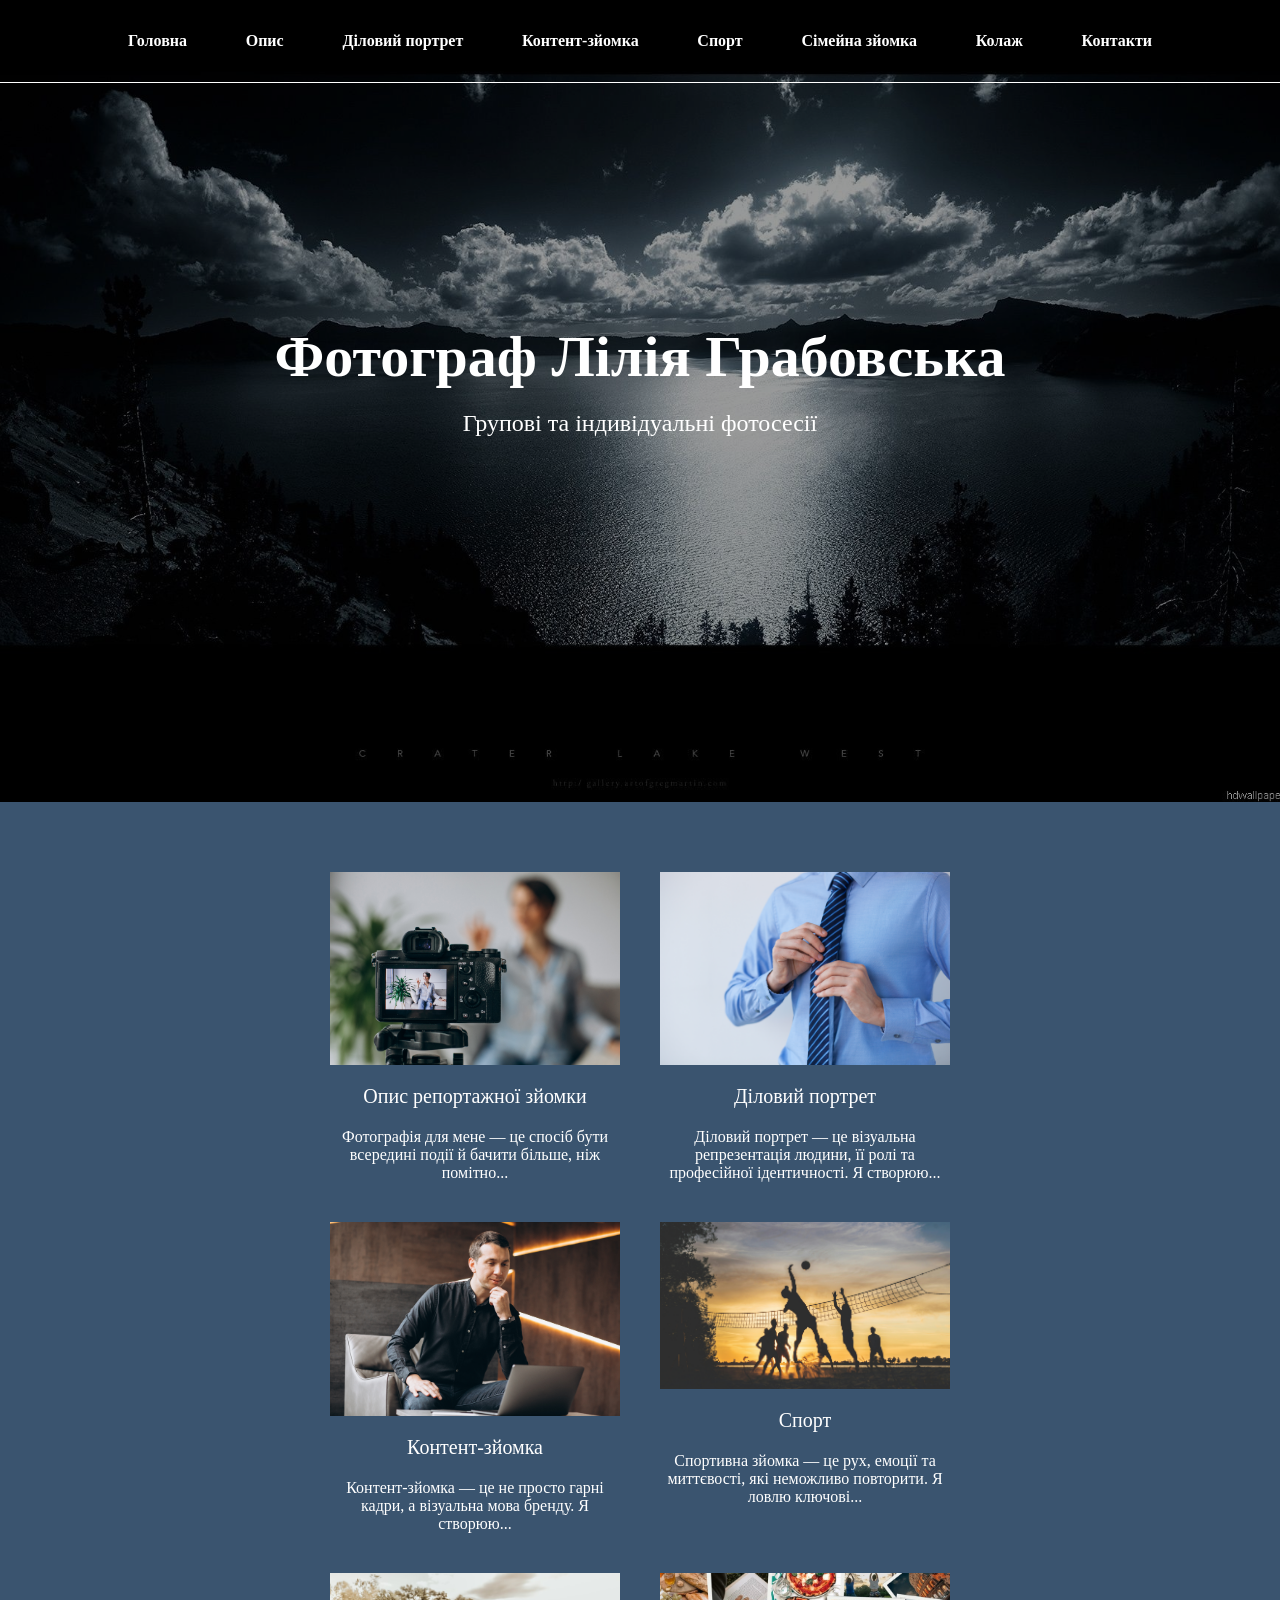
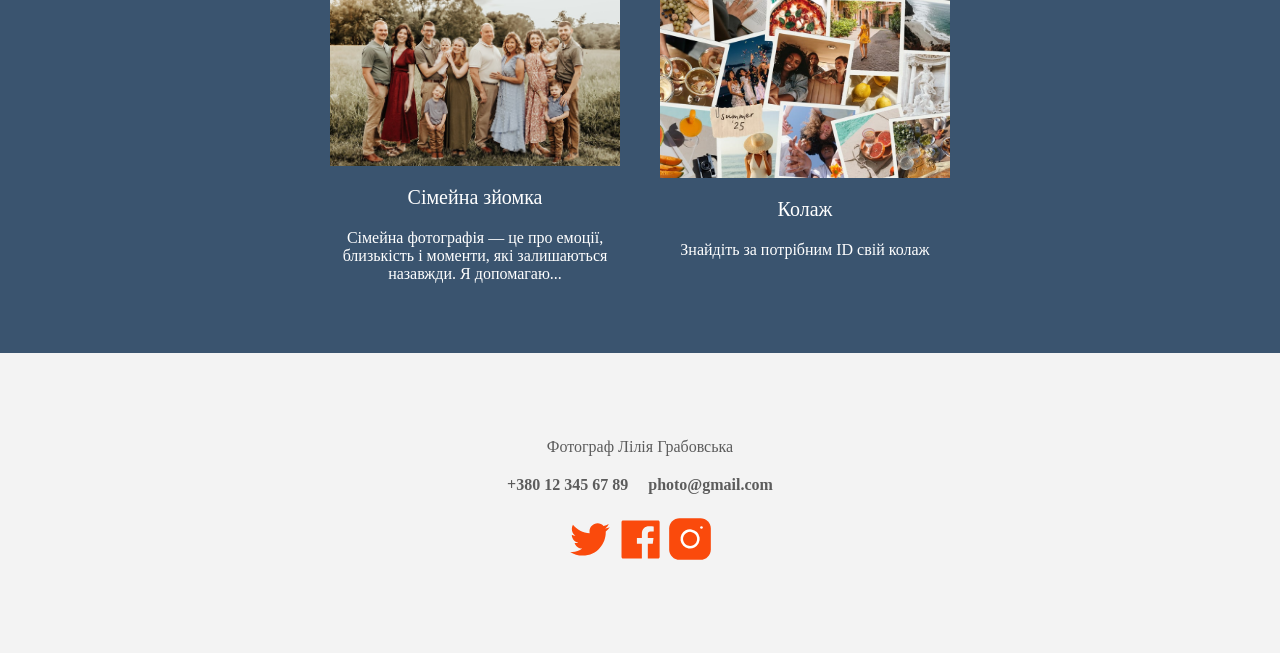
==== index.html @ f73eaccf "Update index.html" ====
<!DOCTYPE html>
<html lang="ua">
<head>
    <meta charset="UTF-8">
    <link rel="stylesheet" href="style/style.css">
    <title>Фотосесії</title>
</head>
<body class="bad-script-regular">
<header>
    <nav id="navbar" class="navbar">
        <div id="links" class="links">
            <a href="index.html">Головна</a>
            <a href="description.html">Опис</a>
            <a href="portrait.html">Діловий портрет</a>
            <a href="content.html">Контент-зйомка</a>
            <a href="sport.html">Спорт</a>
            <a href="family.html">Сімейна зйомка</a>
            <a href="collage.html">Колаж</a>
            <a href="#Footer">Контакти</a>
        </div>
        <hr class="line">
    </nav>
    <article class="header">
        <h1>Фотограф Лілія Грабовська</h1>
        <h3>Групові та індивідуальні фотосесії</h3>
    </article>
    </div>
</header>
<main>
    <div class="list">
        <a href="description.html">
            <article class="content">
                <img src="img/article1.jpg">
                <h4>Опис репортажної зйомки</h4>
                <p>Фотографія для мене — це спосіб бути всередині події й бачити більше, ніж помітно...</p>
            </article>
        </a>
        <a href="portrait.html">
            <article class="content">
                <img src="img/article2.jpg">
                <h4>Діловий портрет</h4>
                <p>Діловий портрет — це візуальна репрезентація людини, її ролі та професійної ідентичності. Я створюю...</p>
            </article>
        </a>
        <a href="content.html">
            <article class="content">
                <img src="img/article3.jpg">
                <h4>Контент-зйомка</h4>
                <p>Контент-зйомка — це не просто гарні кадри, а візуальна мова бренду. Я створюю...</p>
            </article>
        </a>
        <a href="sport.html">
            <article class="content">
                <img src="img/article4.jpg">
                <h4>Спорт</h4>
                <p>Спортивна зйомка — це рух, емоції та миттєвості, які неможливо повторити. Я ловлю ключові...</p>
            </article>
        </a>
        <a href="family.html">
            <article class="content">
                <img src="img/article5.jpg">
                <h4>Сімейна зйомка</h4>
                <p>Сімейна фотографія — це про емоції, близькість і моменти, які залишаються назавжди. Я допомагаю...</p>
            </article>
        </a>
        <a href="collage.html">
            <article class="content">
                <img src="img/article6.jpg">
                <h4>Колаж</h4>
                <p>Знайдіть за потрібним ID свій колаж</p>
            </article>
        </a>
    </div>
</main>
<footer>
    <div class="footer" id="Footer">
        <p>Фотограф Лілія Грабовська</p>
        <p class="contacts">+380 12 345 67 89     photo@gmail.com</p>
        <div class="social">
            <a href="#"><img src="img/twitter.svg"></a>
            <a href="#"><img src="img/facebook.svg"></a>
            <a href="#"><img src="img/instagram.svg"></a>
        </div>
    </div>
</footer>
<script>
    const images = [
        'url(img/image1.jpg)',
        'url(img/image2.jpg)',
        'url(img/image3.jpg)'
    ];
    let index = 0;
    const element = document.querySelector('header');
    function changeBackground() {
        element.style.backgroundImage = images[index];
        index = (index + 1) % images.length;
    }
    setInterval(changeBackground, 3000);
    changeBackground();
    window.addEventListener('scroll', function() {
        const header = document.getElementById('navbar');
        const links = document.getElementById('links');
        if (window.scrollY > 300) {
            header.classList.add('scrolled');
            links.classList.add('scrolled-links');
        } else {
            header.classList.remove('scrolled');
            header.classList.remove('scrolled-links');
        }
    });
</script>
</body>
</html>
---- style/style.css ----
.bad-script-regular {
    font-family: "Bad Script", cursive;
    font-weight: 400;
    font-style: normal;
}
*{
    margin: 0;
    padding: 0;
    text-decoration: none;
    list-style: none;
    scroll-behavior: smooth;
    font-weight: normal;
}
button{
    background-color: #f3f3f3;
    border: none;
    cursor: pointer;
}
@media (max-width: 770px) {
    #links {
        display: none;
        color: #000000;
        text-align: left;
        width: 320px;
        height: 100%;
        font-size: 24px;
        padding: 0;
        background-color: #f3f3f3;
        position: fixed;
        z-index: 2;
    }
    #links button{
        margin: 14px 20px 20px 20px;
    }
    #links a{
        margin: 20px;
        color: #000000;
    }
    #line{
        display: none;
    }
    #navbutton {
        display: inline;
    }
    .scrolled #links a{
        color: #000000;
    }
}
header {
    display: flex;
    flex-direction: column;
    align-items: center;
    width: 100%;
    background-size: cover;
    background-position: center;
    transition: background-image 0.5s ease-in-out;
}
header::before{
    height: 100%;
    content: "";
    position: absolute;
    top: 0;
    left: 0;
    right: 0;
    bottom: 0;
    background: rgba(0, 0, 0, 0.4);
    z-index: 0;
}
.navbutton{
    display: none;
    width: 84px;
    height: 84px;
    position: fixed;
    z-index: 2;
    text-align: center;
    font-size: 80px;
}
.navbar {
    width: 100%;
    position: -webkit-sticky;
    position: sticky;
    top: 0;
    background-color: transparent;
    transition: background-color 0.3s ease;
    display: flex;
    flex-direction: column;
    align-items: center;
    z-index: 2;
}
.navbar.scrolled {
    background-color: #f3f3f3;
}
.links{
    width: 80%;
    padding: 27px 50px 27px 50px;
    display: flex;
    column-gap: 20px;
    justify-content: space-between;
    flex-direction: row;
    align-items: center;
    text-align: center;
    -webkit-transition: width 2s;
}
.cross{
    display: none;
    font-size: 38px;
    font-weight: 1000;
}
.scrolled .links a{
    color: #000000;
}
.links a{
    color: #ffffff;
    font-weight: 600;
    line-height: 28px;
    transition: 3s;
}
.links a:hover{
    color: #e2dcdc;
}
.header{
    height: 500px;
    display: flex;
    justify-content: center;
    flex-direction: column;
    text-align: center;
    padding: 73px 217px 146px 217px;
    color: #ffffff;
    position: relative;
    z-index: 1;
}
h1 {
    font-size: 58px;
    font-weight: 700;
    line-height: 80px;
    margin-bottom: 7px;
}
.header h3{
    font-weight: 500;
    font-size: 24px;
    line-height: 38px;
    margin-bottom: 54px;
}
hr {
    display: block;
    width: 100%;
    border: none;
    border-bottom: solid 1px #ffffff;
    margin-top: 0px;
    top: -10px;
}
.scrolled hr{
    border-bottom: solid 1px #000000;
}
.info{
    display: flex;
    justify-content: center;

}
.img{
    max-width: 800px;
    min-width: 350px;
    margin: 50px;
    border-radius: 50px;
}
main{
    padding: 50px 0 50px 0;
    background: #3a546f;
    color: #ffffff;
    display: flex;
    flex-direction: row;
    justify-content: center;
    position: relative;
    z-index: 1;
}
.list{
    width: 70%;
    display: flex;
    flex-direction: row;
    flex-wrap: wrap;
    justify-content: center;
}
.list a{
    color: #ffffff;
    transition: background-color 0.3s ease;
    display: flex;
    flex-direction: column;
    align-items: center;
    padding: 20px;
}
.list h4{
    font-size: 20px;
}
.list a:hover{
    color: #000000;
    background: #f3f3f3;
}
.content{
    width: 290px;
    text-align: center;
    display: flex;
    flex-direction: column;
    align-items: center;
    gap: 20px;
}
.content img{
    width: 100%;
}
.info{
    display: flex;
    align-items: center;
    padding: 0 150px 0 150px;
    text-align: justify;
    flex-wrap: wrap;
    position: relative;
    z-index: 1;
    background: #f3f3f3;
}
.info h3{
    align-items: center;
    font-weight: bold;
    font-size: 24px;
    color: #FA4A0C;
    line-height: 36px;
    margin-bottom: 7px;
}
.info h2{
    font-weight: bold;
    font-size: 40px;
    color: #252B42;
    line-height: 57px;
    margin-bottom: 25px;
}
.info section{
    width: 568px;
}
.collage{
    position: relative;
    z-index: 1;
    background: #f3f3f3;
}
input{
    margin: 50px 0 0 150px;
    font-size: 20px;
}
#content{
    display: flex;
    flex-direction: column;
    align-items: center;
}
#content img{
    width: 50%;
    height: auto;
    border-radius: 0;
}
#error {
    margin: 10px 0 0 150px;
}
footer{
    height: 300px;
    display: flex;
    justify-content: center;
    flex-direction: column;
    color: #5C5C5C;
    font-weight: bold;
    font-size: 12px;
    text-align: center;
    position: relative;
    z-index: 1;
    background: #f3f3f3;
}
.footer{
    display: flex;
    flex-direction: column;
    justify-content: space-between;
    align-items: center;
    gap: 20px;
    margin: 0 150px 0 150px;
    font-size: 16px;
}
footer img{
    width: 50px;
    height: 50px;;
}
.contacts{
    font-weight: bold;
    white-space: pre-wrap;
}
.social{
    display: flex;
    flex-direction: row;
    justify-content: space-between;
    align-items: center;
}
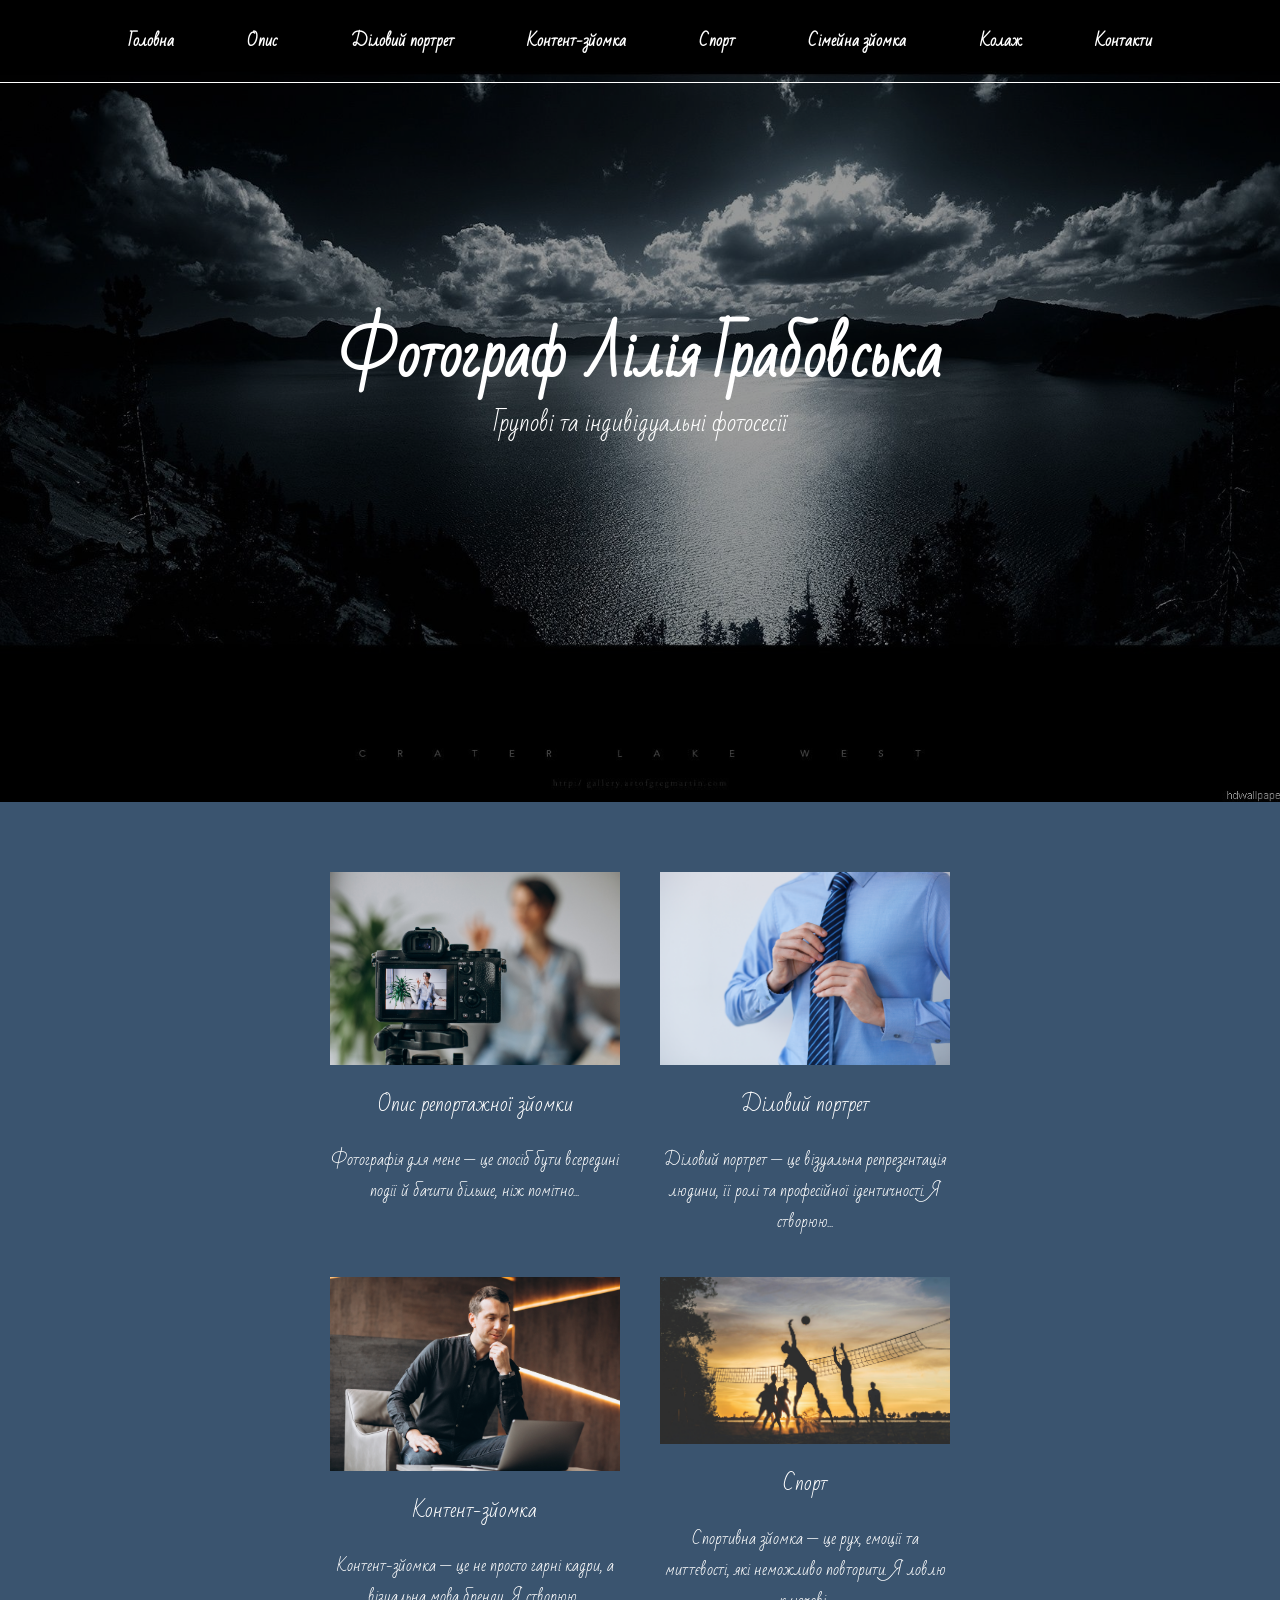
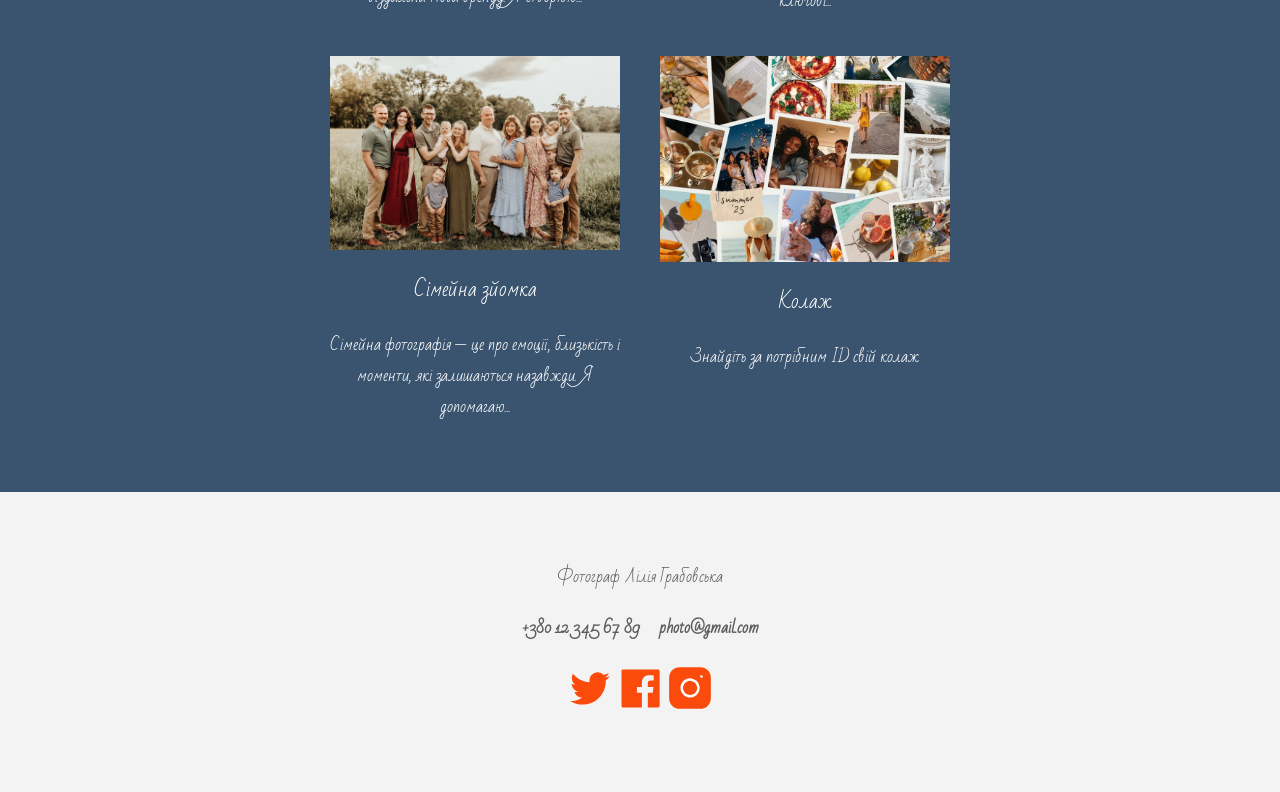
==== commit 13bb29d8: "Update index.html" ====
--- a/index.html
+++ b/index.html
@@ -2,13 +2,19 @@
 <html lang="ua">
 <head>
     <meta charset="UTF-8">
+    <meta name="viewport" content="width=device-width, initial-scale=1.0">
+    <link rel="preconnect" href="https://fonts.googleapis.com">
+    <link rel="preconnect" href="https://fonts.gstatic.com" crossorigin>
+    <link href="https://fonts.googleapis.com/css2?family=Bad+Script&family=Montserrat:ital,wght@0,100..900;1,100..900&display=swap" rel="stylesheet">
     <link rel="stylesheet" href="style/style.css">
     <title>Фотосесії</title>
 </head>
 <body class="bad-script-regular">
+<button id="navbutton" class="navbutton">≡</button>
 <header>
     <nav id="navbar" class="navbar">
         <div id="links" class="links">
+            <button id="cross" class="cross">╳</button>
             <a href="index.html">Головна</a>
             <a href="description.html">Опис</a>
             <a href="portrait.html">Діловий портрет</a>
@@ -21,13 +27,13 @@
         <hr class="line">
     </nav>
     <article class="header">
-        <h1>Фотограф Лілія Грабовська</h1>
-        <h3>Групові та індивідуальні фотосесії</h3>
+        <h1 id="h1">Фотограф Лілія Грабовська</h1>
+        <h3 id="h3">Групові та індивідуальні фотосесії</h3>
     </article>
     </div>
 </header>
 <main>
-    <div class="list">
+    <div id="list" class="list">
         <a href="description.html">
             <article class="content">
                 <img src="img/article1.jpg">
@@ -84,6 +90,30 @@
     </div>
 </footer>
 <script>
+    const navopen = document.getElementById('navbutton');
+    const navclose = document.getElementById('cross');
+    const nav = document.getElementById('navbar');
+    const links = document.getElementById('links');
+    const cross = document.getElementById('cross');
+    navopen.addEventListener('click', function() {
+        nav.style.alignItems = 'start';
+        links.style.display = 'flex';
+        cross.style.display = 'inline';
+        links.style.flexDirection = 'column';
+        links.style.justifyContent = 'start';
+        links.style.alignItems = 'start';
+        links.style.gap = '10px';
+
+    });
+    navclose.addEventListener('click', function() {
+        nav.style.alignItems = 'center';
+        links.style.display = 'none';
+        cross.style.display = 'none';
+        links.style.flexDirection = 'row';
+        links.style.justifyContent = 'space-between';
+        links.style.alignItems = 'center';
+        links.style.gap = '0';
+    });
     const images = [
         'url(img/image1.jpg)',
         'url(img/image2.jpg)',
--- a/style/style.css
+++ b/style/style.css
@@ -10,20 +10,22 @@
     list-style: none;
     scroll-behavior: smooth;
     font-weight: normal;
+    margin: 0;
 }
 button{
     background-color: #f3f3f3;
     border: none;
     cursor: pointer;
-}
-@media (max-width: 770px) {
+    padding: 0;
+}
+@media (max-width: 1024px) {
     #links {
         display: none;
         color: #000000;
         text-align: left;
-        width: 320px;
+        width: 400px;
         height: 100%;
-        font-size: 24px;
+        font-size: 40px;
         padding: 0;
         background-color: #f3f3f3;
         position: fixed;
@@ -44,6 +46,21 @@
     }
     .scrolled #links a{
         color: #000000;
+    }
+    #list{
+        width: 90%;
+    }
+    #h1{
+        font-size: 92px;
+    }
+    #h3{
+        font-size: 52px;
+    }
+    #list h4 {
+        font-size: 40px;
+    }
+    #list p {
+        font-size: 32px;
     }
 }
 header {
@@ -68,12 +85,13 @@
 }
 .navbutton{
     display: none;
-    width: 84px;
-    height: 84px;
+    width: 184px;
+    height: 184px;
     position: fixed;
     z-index: 2;
     text-align: center;
-    font-size: 80px;
+    font-size: 160px;
+    margin-top: -15px;
 }
 .navbar {
     width: 100%;
@@ -103,7 +121,7 @@
 }
 .cross{
     display: none;
-    font-size: 38px;
+    font-size: 104px;
     font-weight: 1000;
 }
 .scrolled .links a{
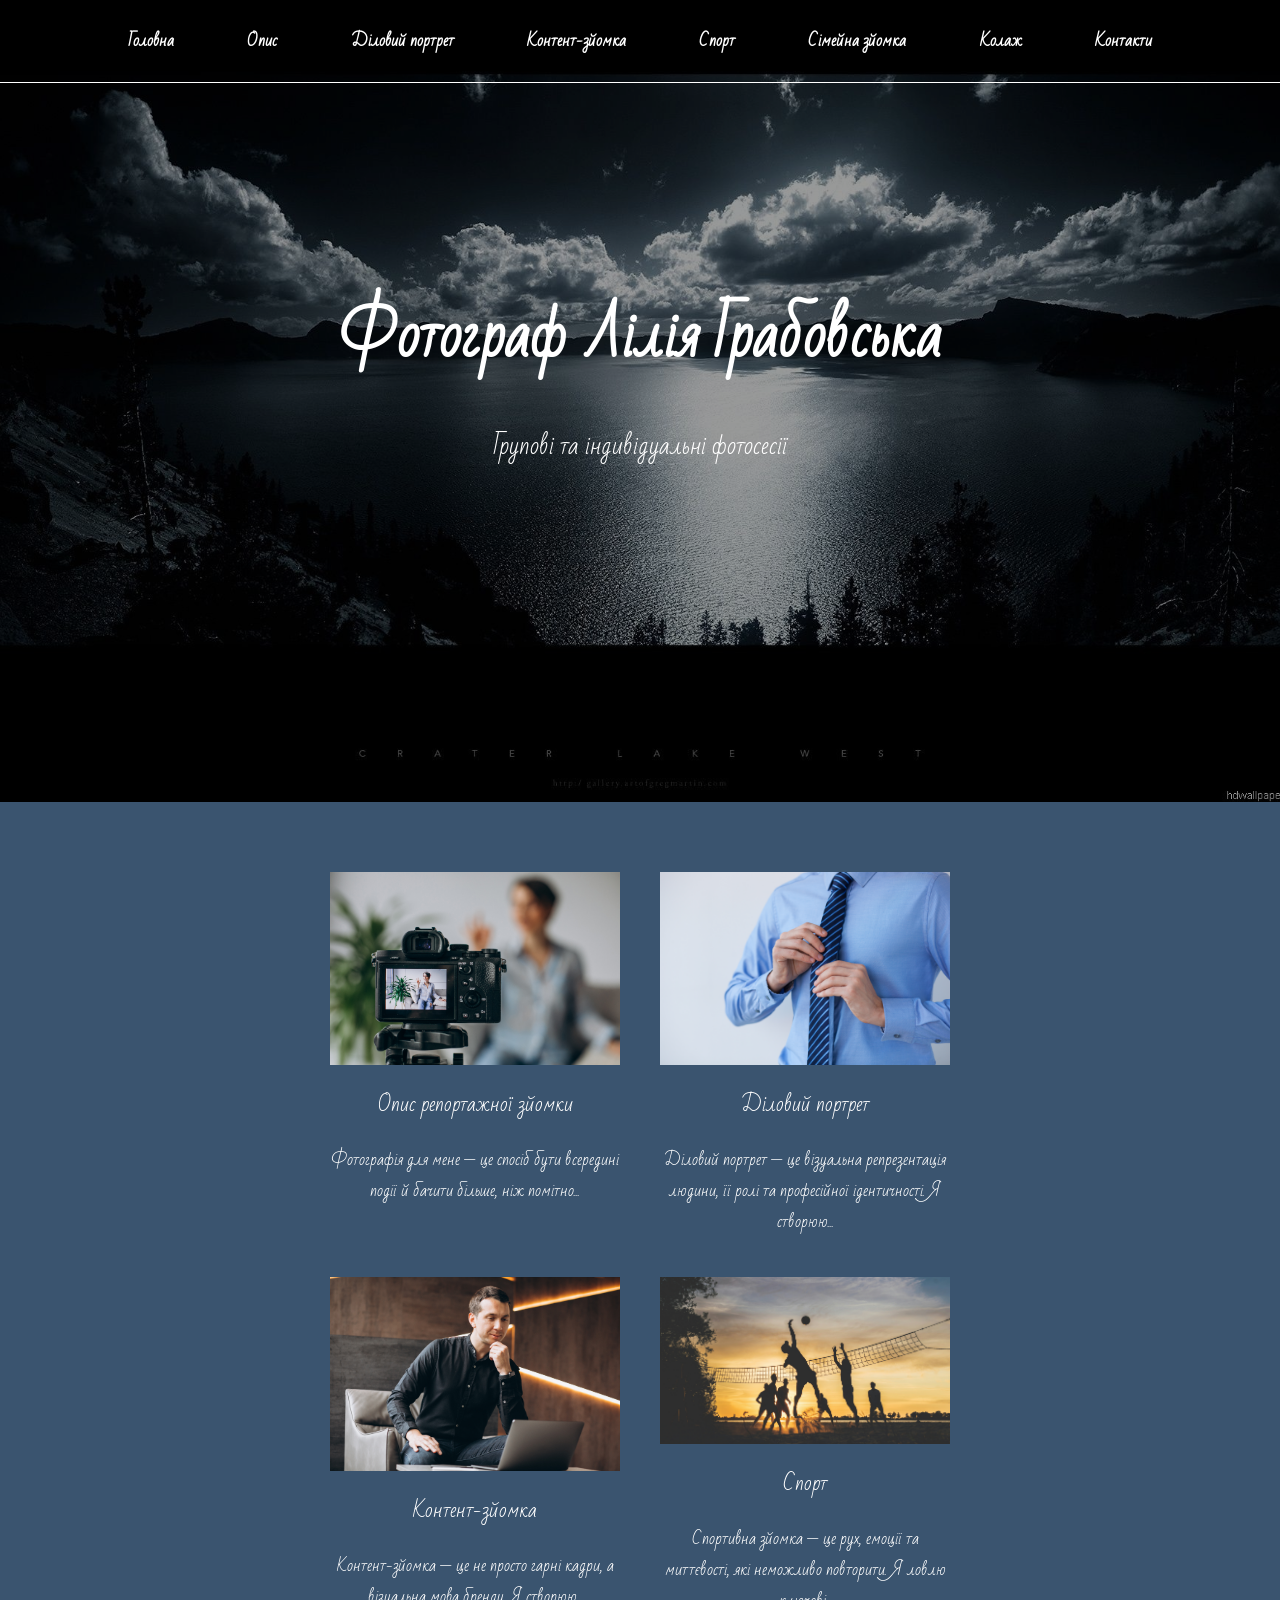
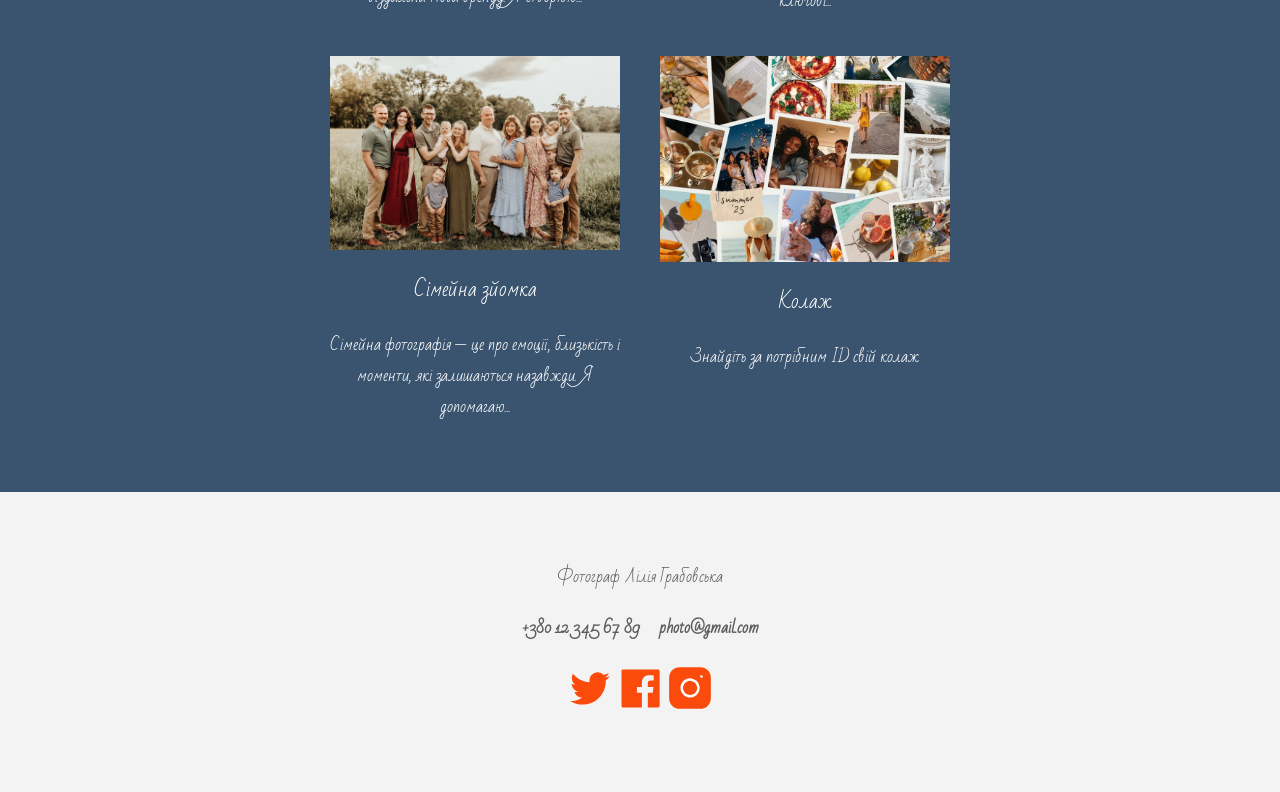
==== commit 98dfecca: "Update index.html" ====
--- a/index.html
+++ b/index.html
@@ -2,7 +2,6 @@
 <html lang="ua">
 <head>
     <meta charset="UTF-8">
-    <meta name="viewport" content="width=device-width, initial-scale=1.0">
     <link rel="preconnect" href="https://fonts.googleapis.com">
     <link rel="preconnect" href="https://fonts.gstatic.com" crossorigin>
     <link href="https://fonts.googleapis.com/css2?family=Bad+Script&family=Montserrat:ital,wght@0,100..900;1,100..900&display=swap" rel="stylesheet">
@@ -11,7 +10,7 @@
 </head>
 <body class="bad-script-regular">
 <button id="navbutton" class="navbutton">≡</button>
-<header>
+<header id="header">
     <nav id="navbar" class="navbar">
         <div id="links" class="links">
             <button id="cross" class="cross">╳</button>
@@ -78,10 +77,10 @@
         </a>
     </div>
 </main>
-<footer>
+<footer id="footer">
     <div class="footer" id="Footer">
         <p>Фотограф Лілія Грабовська</p>
-        <p class="contacts">+380 12 345 67 89     photo@gmail.com</p>
+        <p class="contacts" id="contacts">+380 12 345 67 89     photo@gmail.com</p>
         <div class="social">
             <a href="#"><img src="img/twitter.svg"></a>
             <a href="#"><img src="img/facebook.svg"></a>
--- a/style/style.css
+++ b/style/style.css
@@ -19,6 +19,9 @@
     padding: 0;
 }
 @media (max-width: 1024px) {
+    #hrader{
+        height: 800px;
+    }
     #links {
         display: none;
         color: #000000;
@@ -32,10 +35,10 @@
         z-index: 2;
     }
     #links button{
-        margin: 14px 20px 20px 20px;
+        margin: 14px 30px 30px 30px;
     }
     #links a{
-        margin: 20px;
+        margin: 30px;
         color: #000000;
     }
     #line{
@@ -61,6 +64,16 @@
     }
     #list p {
         font-size: 32px;
+    }
+    #footer{
+        gap: 60px;
+    }
+    #footer img{
+        width: 200px;
+        height: 200px;;
+    }
+    #contacts{
+        font-size: 48px;
     }
 }
 header {
@@ -91,7 +104,7 @@
     z-index: 2;
     text-align: center;
     font-size: 160px;
-    margin-top: -15px;
+    margin-top: -80px;
 }
 .navbar {
     width: 100%;
@@ -152,12 +165,14 @@
     font-weight: 700;
     line-height: 80px;
     margin-bottom: 7px;
+    line-height: 1.5;
 }
 .header h3{
     font-weight: 500;
     font-size: 24px;
     line-height: 38px;
     margin-bottom: 54px;
+    margin-top: 40px;
 }
 hr {
     display: block;
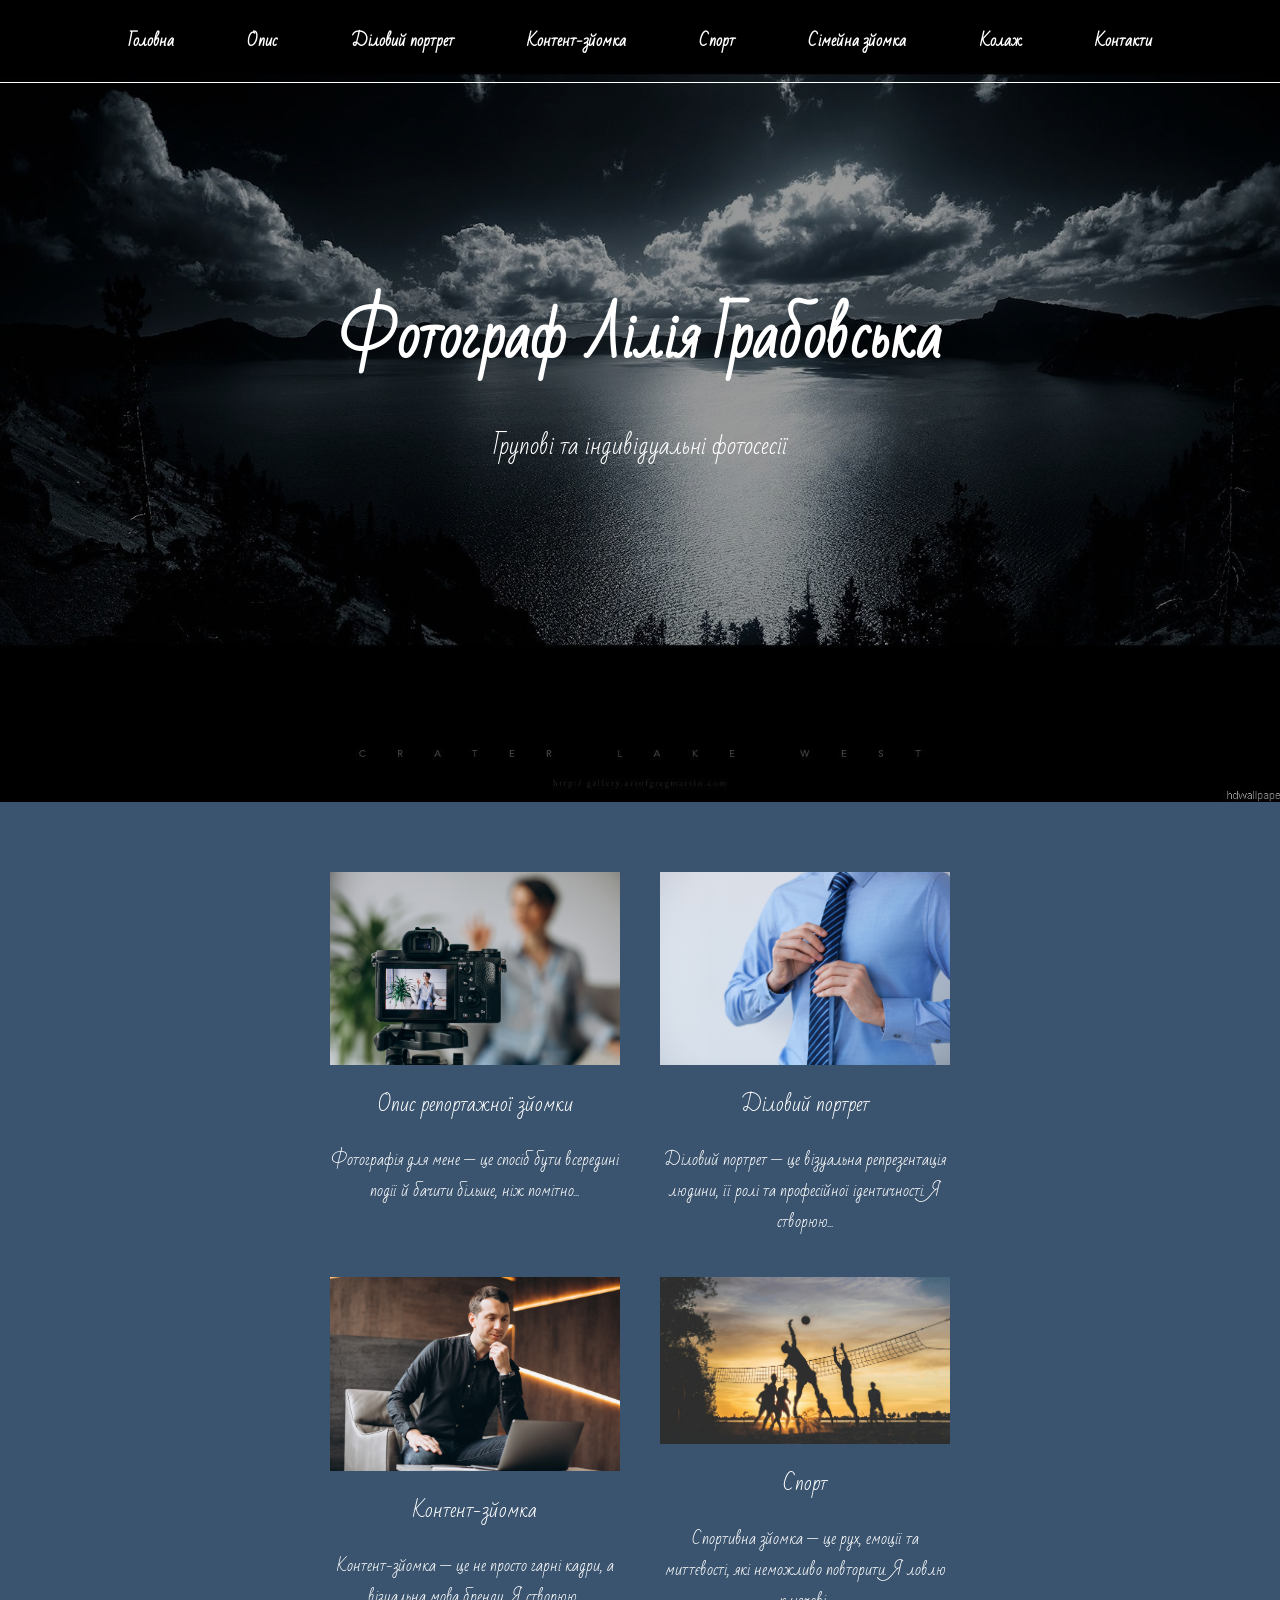
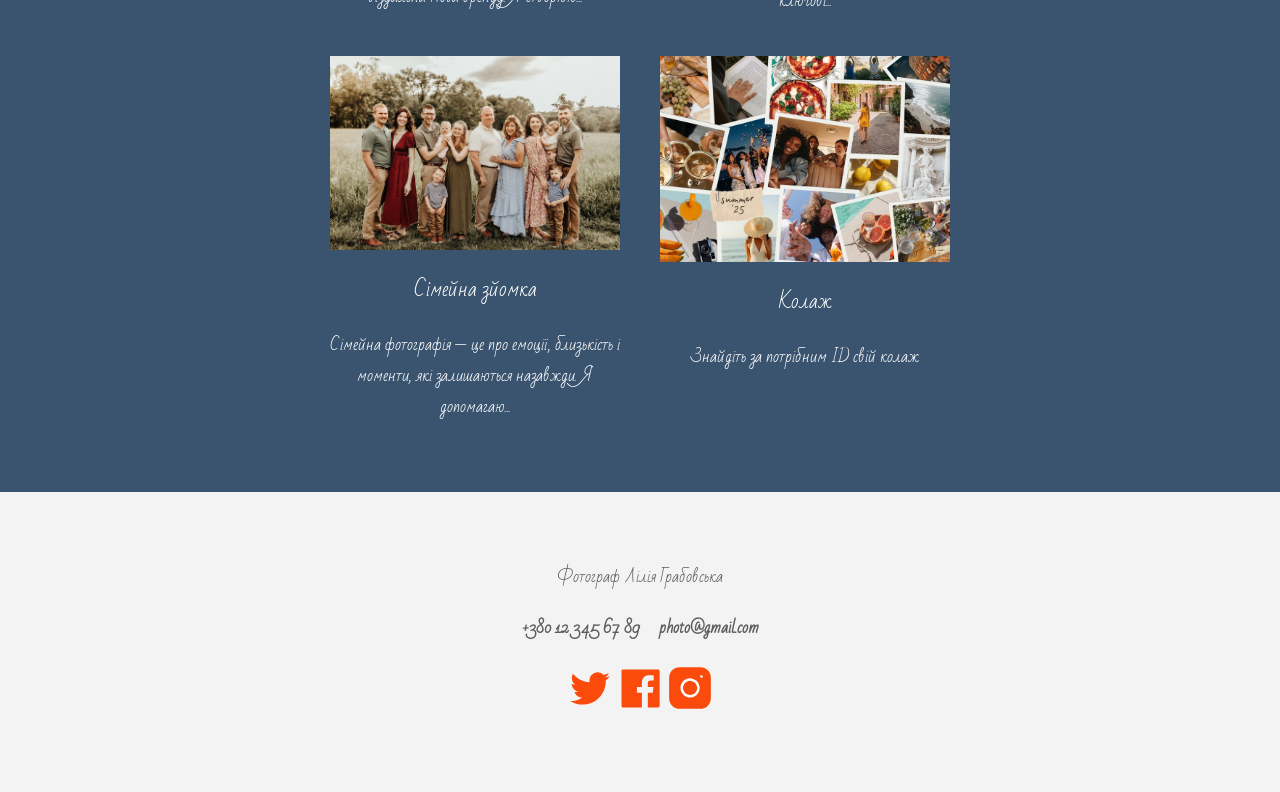
==== commit ca7a4788: "Update index.html" ====
--- a/index.html
+++ b/index.html
@@ -101,8 +101,7 @@
         links.style.flexDirection = 'column';
         links.style.justifyContent = 'start';
         links.style.alignItems = 'start';
-        links.style.gap = '10px';
-
+        links.style.gap = '20px';
     });
     navclose.addEventListener('click', function() {
         nav.style.alignItems = 'center';
--- a/style/style.css
+++ b/style/style.css
@@ -2,6 +2,9 @@
     font-family: "Bad Script", cursive;
     font-weight: 400;
     font-style: normal;
+}
+body{
+    background: #f3f3f3;
 }
 *{
     margin: 0;
@@ -19,8 +22,8 @@
     padding: 0;
 }
 @media (max-width: 1024px) {
-    #hrader{
-        height: 800px;
+    #header{
+        padding-top: 150px;
     }
     #links {
         display: none;
@@ -28,7 +31,7 @@
         text-align: left;
         width: 400px;
         height: 100%;
-        font-size: 40px;
+        font-size: 44px;
         padding: 0;
         background-color: #f3f3f3;
         position: fixed;
@@ -67,14 +70,15 @@
     }
     #footer{
         gap: 60px;
+        padding-top: 100px;
     }
     #footer img{
-        width: 200px;
-        height: 200px;;
-    }
-    #contacts{
-        font-size: 48px;
-    }
+        width: 120px;
+        height: 120px;;
+    }
+    #Footer{
+        font-size: 32px;
+    }    
 }
 header {
     display: flex;
@@ -104,7 +108,7 @@
     z-index: 2;
     text-align: center;
     font-size: 160px;
-    margin-top: -80px;
+    margin-top: -68px;
 }
 .navbar {
     width: 100%;
@@ -134,7 +138,7 @@
 }
 .cross{
     display: none;
-    font-size: 104px;
+    font-size: 92px;
     font-weight: 1000;
 }
 .scrolled .links a{
@@ -173,6 +177,7 @@
     line-height: 38px;
     margin-bottom: 54px;
     margin-top: 40px;
+    line-height: 1.5;
 }
 hr {
     display: block;
